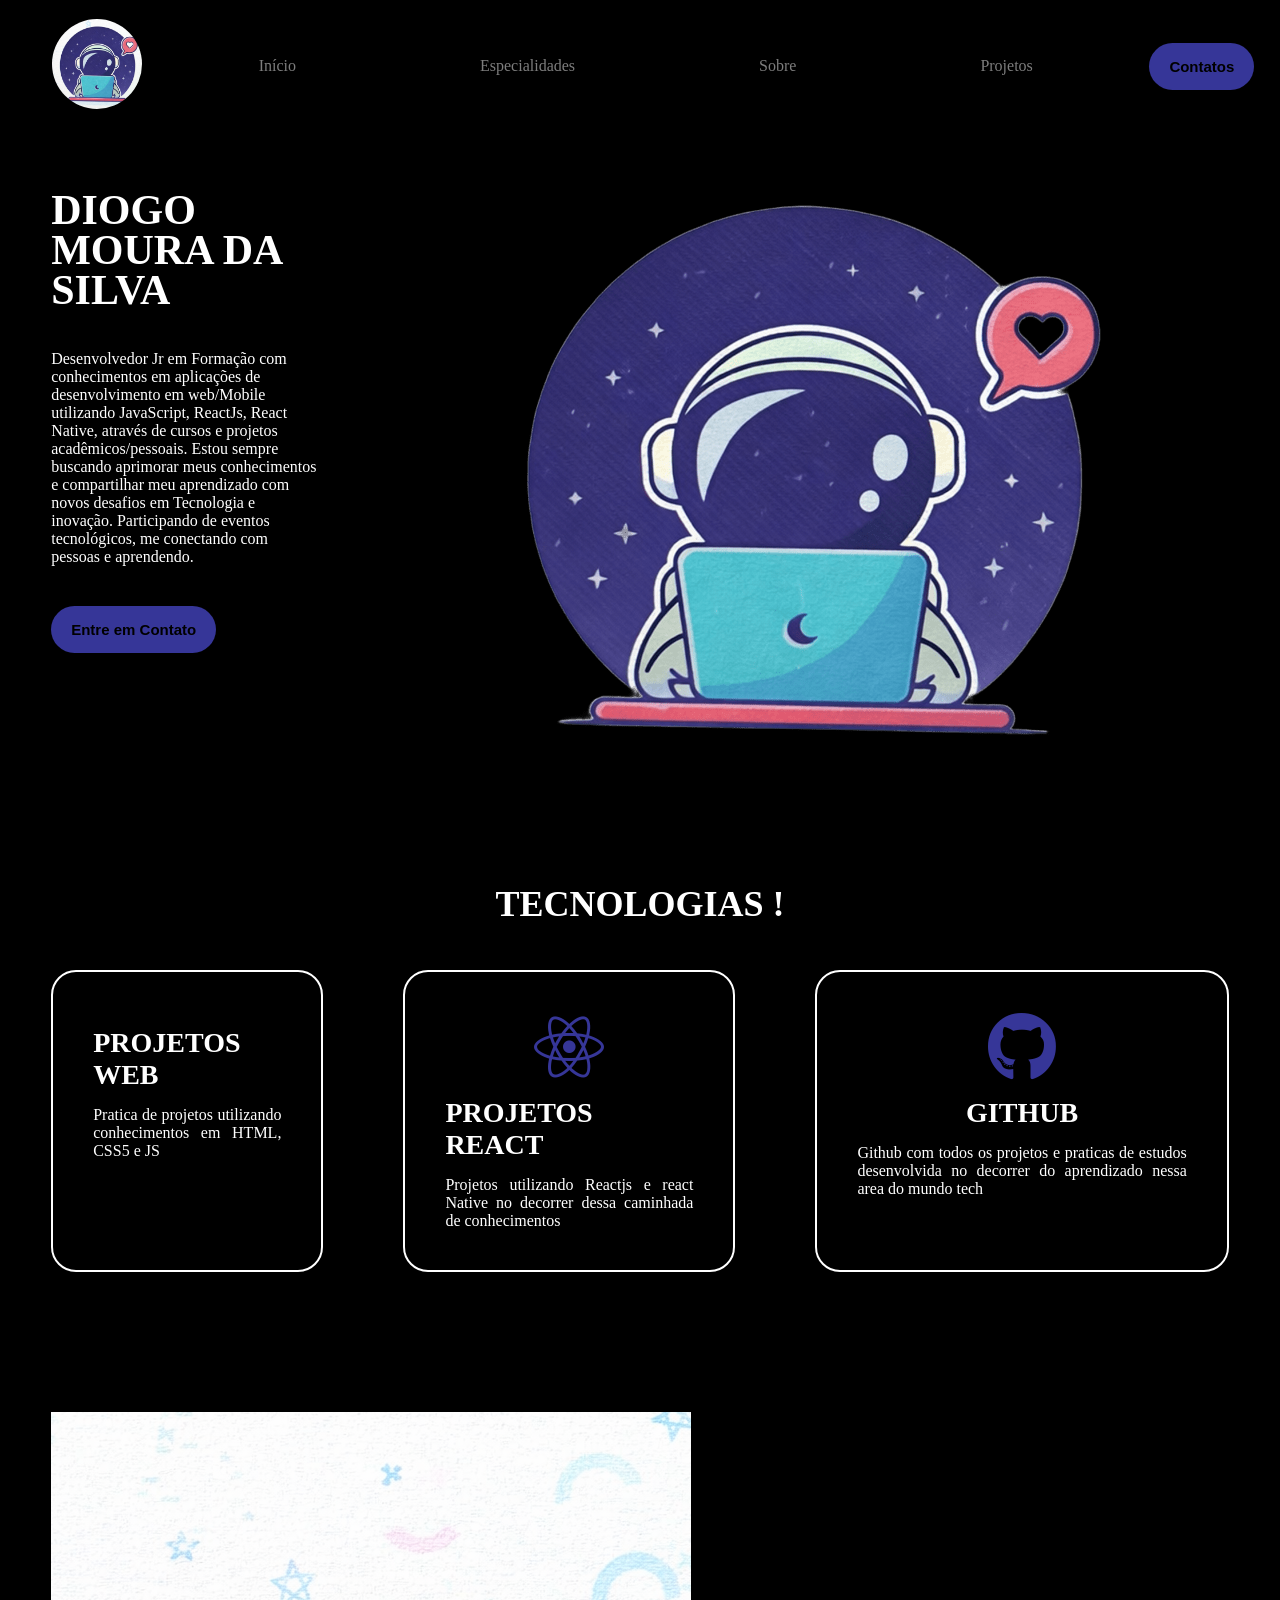
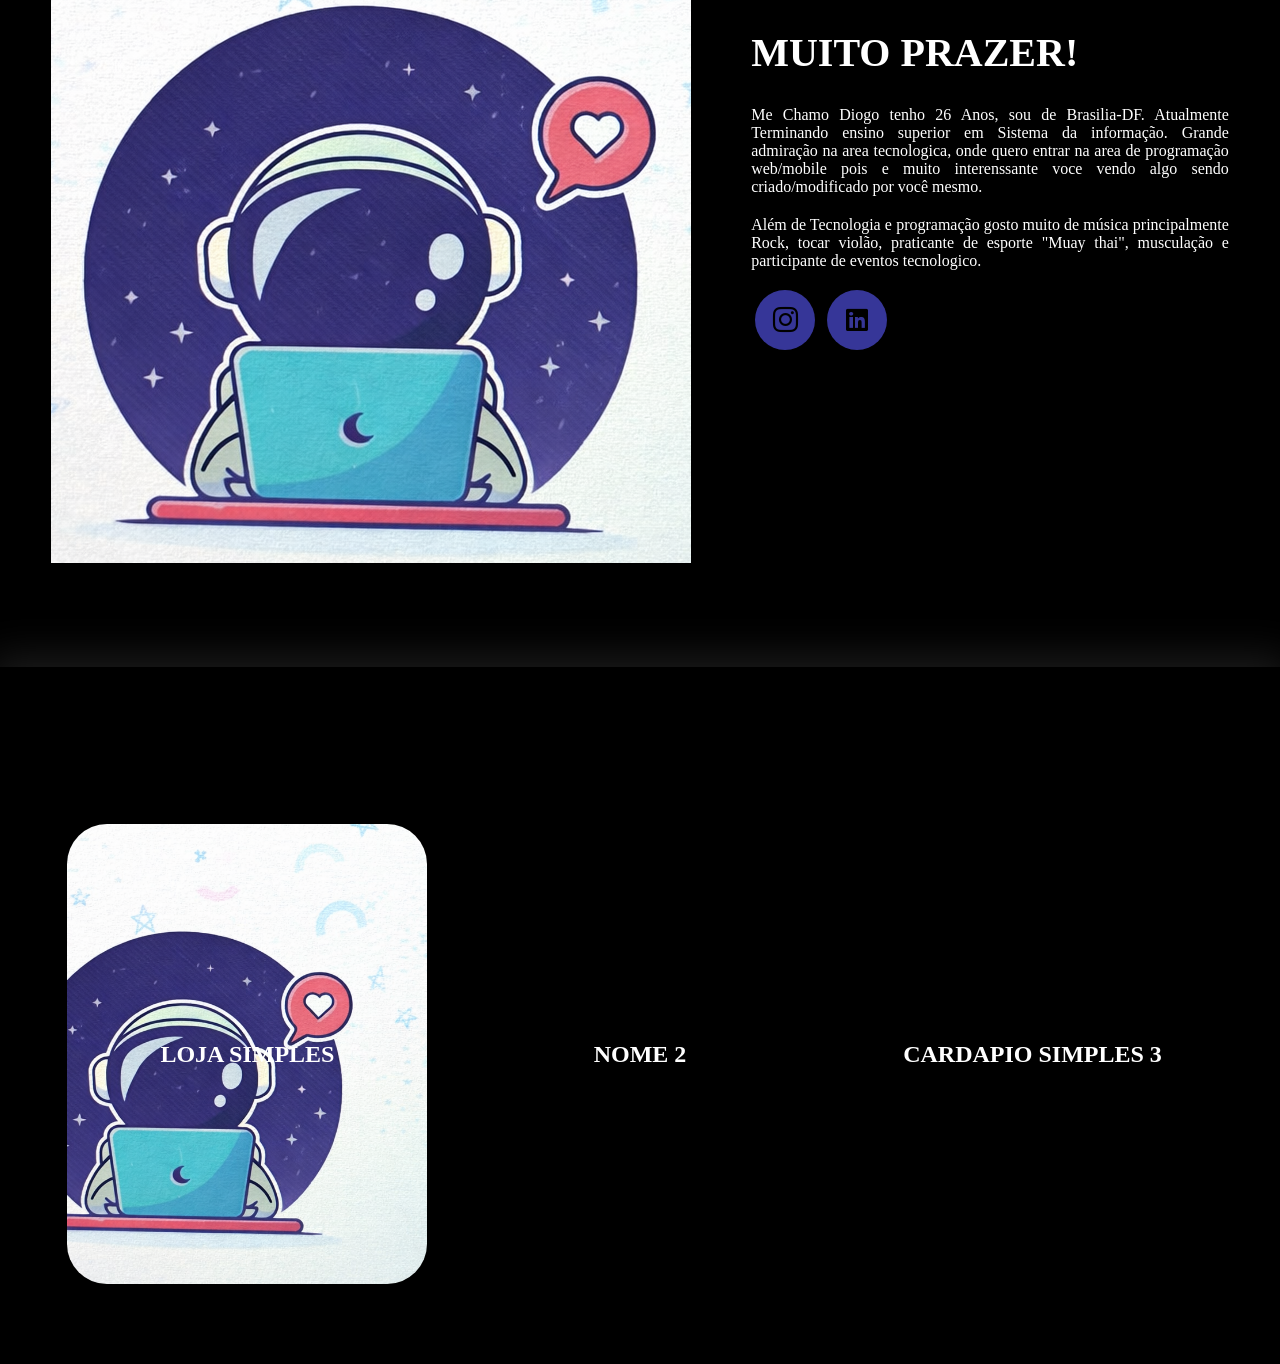
==== index.html @ 2ab6e9f6 "git remote add origin https://github.com/Dih-Astro/PORTIFOLIO-DIOGO.git" ====
<!DOCTYPE html>
<html lang="pt-br">
<head>
    <meta charset="UTF-8">
    <meta name="viewport" content="width=device-width, initial-scale=1.0">
    <link rel="stylesheet" href="https://cdn.jsdelivr.net/npm/bootstrap-icons@1.13.1/font/bootstrap-icons.min.css">

    <link rel="stylesheet" href="//use.fontawesome.com/releases/v5.0.7/css/all.css">

    <!---FAVICON-->
    <link rel="shortcut icon" href="/imagem/semfundo.png" type="image/x-icon">

    <title>DIOGO MOURA</title>
    <link rel="stylesheet" href="style.css">
</head>
<body>

    <header>
        <div class="interface">
            <div class="logo">
                <a href="">
                    <img src="/imagem/semfundo1.png" alt="">
                </a>
            </div>
        </div>

        <nav class="menu-desktop">
            <ul>
                <li><a href="">Início</a></li>
                <li><a href="">Especialidades</a></li>
                <li><a href="">Sobre</a></li>
                <li><a href="https://github.com/Dih-Astro" target="_blank" rel="external">Projetos</a></li>
            </ul>

        </nav>

        <div class="btn-contato">
            <a href="https://wa.me/61998677720">
                <button>Contatos</button>
            </a>
        </div>
    </header>


    <main>
        <section class="topo-do-site">
            <div class="interface">
                <div class="flex">
                    <div class="txt-topo-site">
                        <h1>DIOGO MOURA DA SILVA</h1>
                        <P>Desenvolvedor Jr em Formação com conhecimentos em aplicações de desenvolvimento em web/Mobile utilizando JavaScript, ReactJs, React Native, através de cursos e projetos acadêmicos/pessoais.

                        Estou sempre buscando aprimorar meus conhecimentos e compartilhar meu aprendizado com novos desafios em Tecnologia e inovação. Participando de eventos tecnológicos, me conectando com pessoas e aprendendo.</P>

                        <div class="btn-contato">
                            <a href="https://wa.me/61998677720">
                                <button>Entre em Contato</button>
                            </a>
                        </div>

                    </div>
                    <div class="img-topo-site">
                        <img src="/imagem/semfundo.png" alt="">

                    </div>
                </div>
            </div>

        </section>

        <section class="especialidades">
            <div class="interface">
                <h2 class="titulo"><span>TECNOLOGIAS !</span></h2>
                <div class="flex">
                    <a href="https://github.com/Dih-Astro/projetos-javaScript" target="_blank" rel="external" class="tecnologias">
                        <i class="bi bi-javascript"></i>
                        <h3>PROJETOS WEB</h3>
                        <P>Pratica de projetos utilizando conhecimentos em HTML, CSS5 e JS</P>

                    </a>
                    <a href="" class="tecnologias">
                        <i class="fab fa-react"></i>
                        <h3>PROJETOS REACT </h3>
                        <P>Projetos utilizando Reactjs e react Native no decorrer dessa caminhada de conhecimentos</P>
                    </a>

                    <a href="https://github.com/Dih-Astro" target="_blank" rel="external" class="tecnologias">
                        <i class="fab fa-github"></i>
                        <h3>GITHUB</h3>
                        <p>Github com todos os projetos e praticas de estudos desenvolvida no decorrer do aprendizado nessa area do mundo tech</p>

                    </a>

                    
                   
                </div>
            </div>
        </section>

        <section class="sobre">
            <div class="interface">
                <div class="flex">
                    <div class="img-sobre">
                        <img src="/imagem/imagencerta.png" alt="">
                    </div>
                    <div class="txt-sobre">
                        <h2>MUITO PRAZER!   <span></span></h2>
                        <p>Me Chamo Diogo tenho 26 Anos, sou de Brasilia-DF. Atualmente Terminando ensino superior em Sistema da informação. Grande  admiração na area tecnologica, onde quero entrar na area de programação web/mobile pois e muito interenssante voce vendo algo sendo criado/modificado por você mesmo.</p>
                        <p>Além de Tecnologia e programação gosto muito de música principalmente Rock, tocar violão, praticante de esporte "Muay thai", musculação e participante de eventos tecnologico. </p>

                        <div class="btn-social">
                            <a href="https://www.instagram.com/diiogo._moura/" target="_blank" rel="external"><button>
                                <i class="bi bi-instagram"></i>
                            </button></a>
                            <a href="https://www.linkedin.com/in/diogo-m-4a1353118/" target="_blank" rel="external"><button>
                                <i class="fab fa-linkedin"></i>
                            </button></a>
                            
                        </div>

                    </div>
                </div>
            </div>
        </section>

        <section class="portfolio">
            <div class="interface">

                <h2>MEUS TRABALHOS</h2>
                <div class="flex">  
                    <div class="img-port" style="background-image: url(imagem/ChatGPT\ Image\ 1\ de\ fev.\ de\ 2026\,\ 23_10_30\ \(1\).png);">
                        <div class="overlay">LOJA SIMPLES</div>
                    </div>
                    <div class="img-port" style="background-image: url();">
                        <div class="overlay"> NOME 2</div>
                    </div>
                    <div class="img-port" style="background-image: url();">
                        <div class="overlay">CARDAPIO SIMPLES 3 </div>
                    </div>

                </div>
            </div>
        </section>

    </main>


    
</body>
</html>
---- style.css ----
*{
    margin: 0;
    padding: 0;
    box-sizing: border-box;
}

body{
    background-color: black;

}

.interface{
    max-width: 1280px;
    margin: 0 auto;
}

.flex{
    display: flex;
}

header{
    padding: 20px 2%;
    display: flex;
    align-items: center;
    justify-content: space-between;
    position: fixed;
    top: -1px;
    left: 0;
    width: 100%;
    background-color: black;
    z-index: 999;
    
     
    
}

header > .interface{
    display: flex;
    align-items: center;
    justify-content: space-between;
}

header a {
    color: #7d7d7d;
    text-decoration: none;
    display: inline-block;
    transition: .2s;
}
header a:hover{
    color: #fff;
    transform: scale(1.05);
}

header nav ul {
    list-style-type: none;
}

header nav ul li{
    display: inline-block;
    padding: 0 90px;
}

header .logo img{
    width: 90px;
    height: 90px;
    
    border-radius: 45px;
    

}

header .btn-contato{
    margin-left: auto;
}

 .btn-contato button{
    padding: 15px 20px;
    font-size: 15px;
    font-weight: 600;
    background-color: rgb(54, 54, 152);
    border: 0;
    border-radius: 30px;
    cursor: pointer;
    
}

  button:hover{
    box-shadow: 0px 0px 8px ;
    cursor: pointer;
    transform: scale(1.05);

}

/* ESTILO DO TOPO DO SITE*/
section.topo-do-site{
    padding: 20px 4%;
    



}

section.topo-do-site .flex{
    align-items: center;
    justify-content: center;
    gap: 90px;
    

}

.topo-do-site h1{
    color: #fff;
    font-size: 42px;
    line-height: 40px;

}

.topo-do-site .txt-topo-site p{
    color: #fff;
    margin: 40px 0;
    
}

.topo-do-site .img-topo-site img{
    position: relative;
    animation: flutuar 2s ease-in-out infinite alternate;

}

@keyframes flutuar {
    0%{
        top: 0;
    }
    100%{
        top: 30px;
    }


}

/* TECNOLOGIAS */
section.especialidades{
   padding: 40px 4%; 
   
   
}

section.especialidades .flex{
    gap: 80px;
    text-align: center;
}



h2.titulo{
    color: #fff;
    font-size: 36px;
    text-align: center;
}

.especialidades .tecnologias  {
    
    display: flex;
    align-items: center;
    justify-content: flex-start;
    flex-direction: column;
    text-align: justify;

    color: #fff;
    padding: 40px;
    border-radius: 25px;
    border: 2px solid #fff;
    margin-top: 45px;
    transition: .2s;
    text-decoration: none;



} 




.especialidades .tecnologias:hover{
    transform: scale(1.05);
    box-shadow: 0 0 20px #ffffff78;

}

.especialidades .tecnologias i{
    font-size: 70px;
    color: rgb(54, 54, 152);
    

}
.especialidades .tecnologias h3{
    font-size: 28px;
    margin: 15px 0;

}

/* ESTILO DO SOBRE */

section.sobre{
    padding: 100px 4%;
}

section.sobre .flex{
    align-items: center;
    
    gap: 60px
}
.sobre .txt-sobre{
    color: #fff;

}

.sobre .txt-sobre h2{
    font-size: 40px;
    margin-bottom: 30px;
    
}

.sobre .txt-sobre p{
    margin: 20px 0;
    text-align: justify;
}


.sobre .txt-sobre .btn-social button{
    width: 60px;
    height: 60px;
    border-radius: 50%;
    border: none;
    background-color: rgb(54, 54, 152);
    font-size: 25px;
    cursor: pointer;
    margin: 0 4px;
    transition: .2s;
    

}

section.portfolio {
    padding: 80px 4%;
    box-shadow: 0 0 40px 10px #ffffff1d;
}

section.portfolio .flex{
    justify-content: space-around;
    margin-top: 50px;
    

} 

.img-port{
    width: 360px;
    height: 460px;
    background-size: cover;
    background-position: 100% 0%;
    transition: .5s;
    cursor: pointer;
    border-radius: 40px;
    position: relative;

}
.img-port:hover{
    background-position: 100% 100%;

}

.overlay{
    position: absolute;
    top: 0;
    left: 0;
    width: 100%;
    height: 100%;
    border-radius: 25px;
    display: flex;
    align-items: center;
    justify-content: center;
    font-size: 24px;
    font-weight: 600;
    color: #fff;
    


}

.overlay:hover{
    opacity: 0;
}
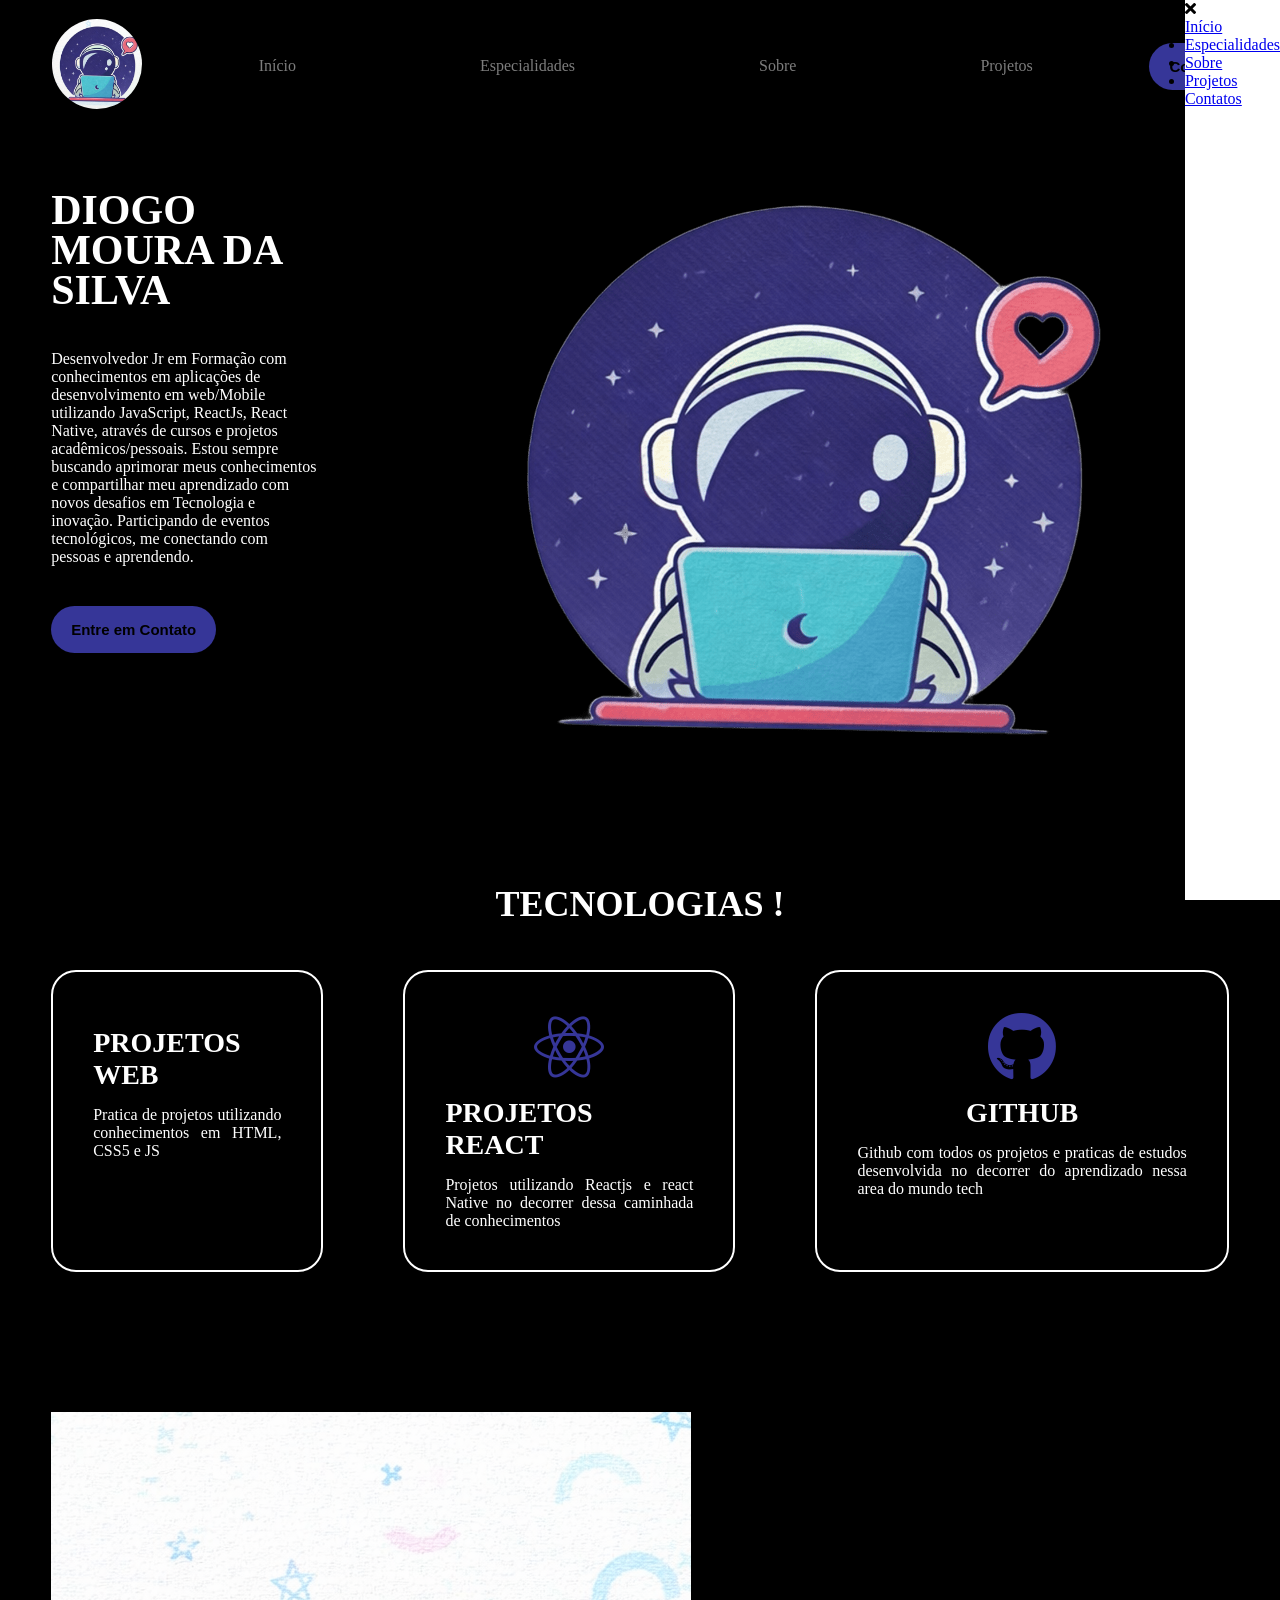
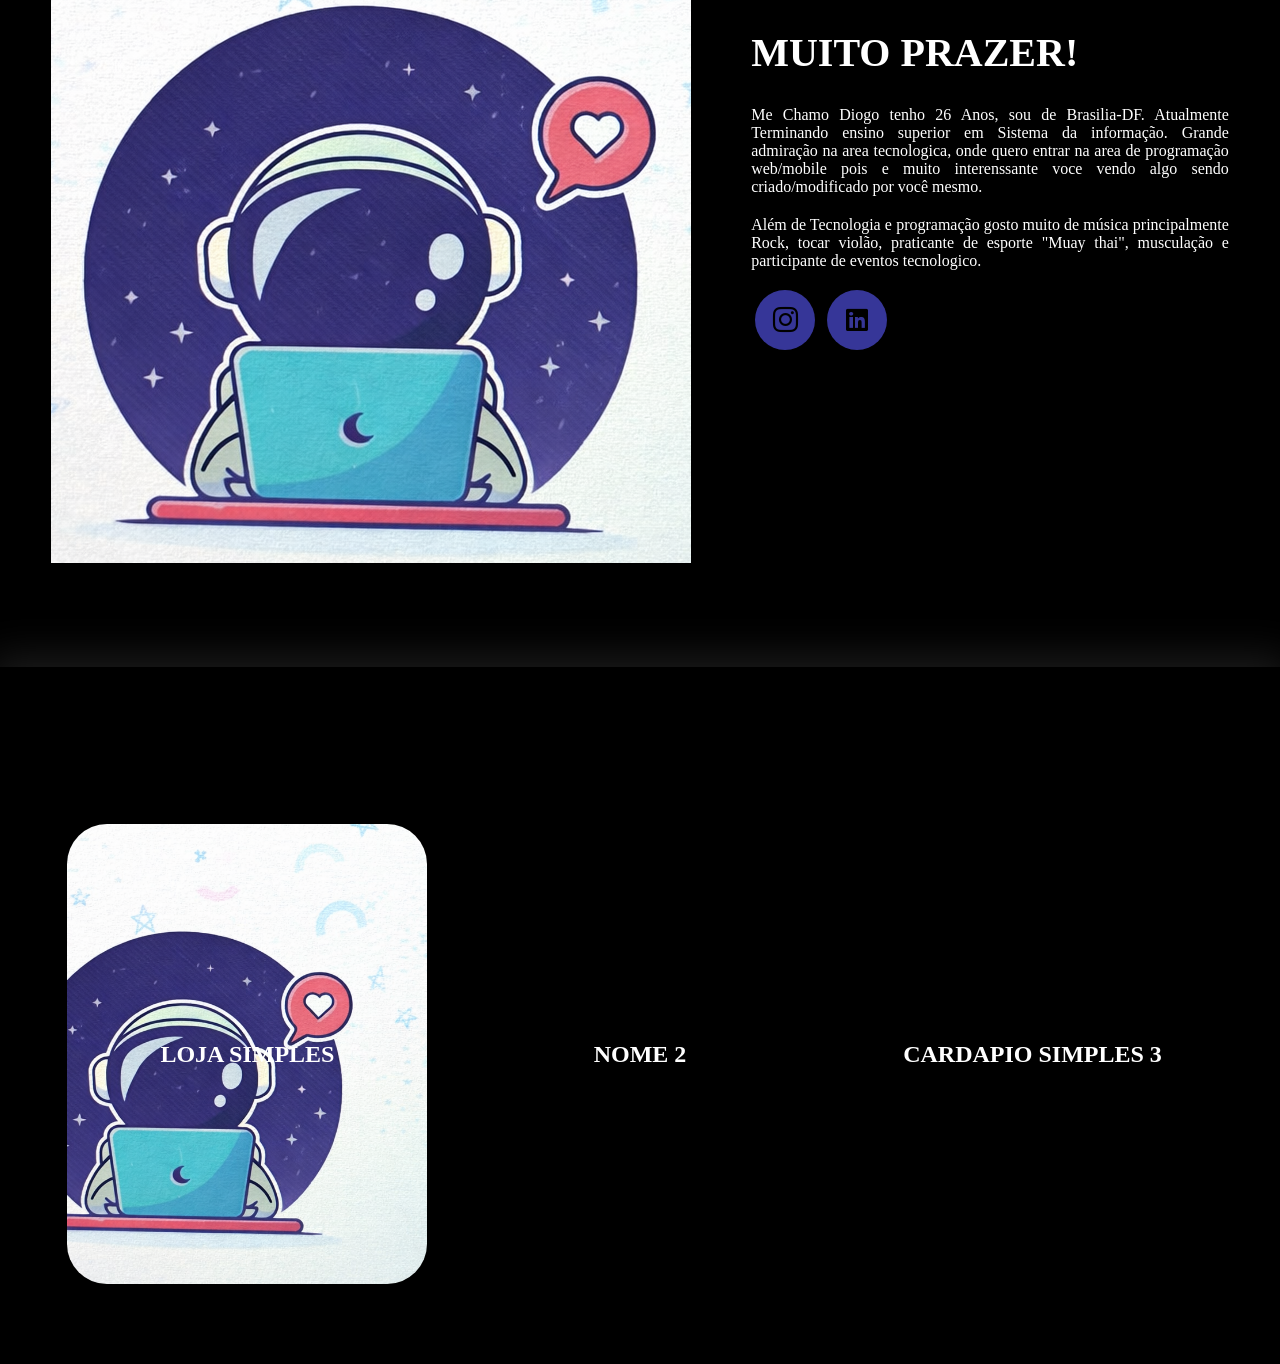
==== commit a7318b93: "Colocação da imagem" ====
--- a/index.html
+++ b/index.html
@@ -8,7 +8,7 @@
     <link rel="stylesheet" href="//use.fontawesome.com/releases/v5.0.7/css/all.css">
 
     <!---FAVICON-->
-    <link rel="shortcut icon" href="/imagem/semfundo.png" type="image/x-icon">
+    <link rel="shortcut icon" href="imagem/semfundo.png" type="image/x-icon">
 
     <title>DIOGO MOURA</title>
     <link rel="stylesheet" href="style.css">
@@ -18,17 +18,17 @@
     <header>
         <div class="interface">
             <div class="logo">
-                <a href="">
-                    <img src="/imagem/semfundo1.png" alt="">
+                <a href="#inicio">
+                    <img src="imagem/semfundo1.png" alt="Logo Diogo Moura">
                 </a>
             </div>
         </div>
 
         <nav class="menu-desktop">
             <ul>
-                <li><a href="">Início</a></li>
-                <li><a href="">Especialidades</a></li>
-                <li><a href="">Sobre</a></li>
+                <li><a href="#inicio">Início</a></li>
+                <li><a href="#especialidades">Especialidades</a></li>
+                <li><a href="#sobre">Sobre</a></li>
                 <li><a href="https://github.com/Dih-Astro" target="_blank" rel="external">Projetos</a></li>
             </ul>
 
@@ -53,20 +53,36 @@
                         Estou sempre buscando aprimorar meus conhecimentos e compartilhar meu aprendizado com novos desafios em Tecnologia e inovação. Participando de eventos tecnológicos, me conectando com pessoas e aprendendo.</P>
 
                         <div class="btn-contato">
-                            <a href="https://wa.me/61998677720">
+                            <a href="https://wa.me/61998677720" target="_blank" rel="external">
                                 <button>Entre em Contato</button>
                             </a>
                         </div>
 
                     </div>
                     <div class="img-topo-site">
-                        <img src="/imagem/semfundo.png" alt="">
+                        <img src="imagem/semfundo.png" alt="Foto de Diogo Moura">
 
                     </div>
                 </div>
             </div>
 
         </section>
+
+        <div class="menu-mobile">
+            <div class="btn-fechar">
+                <i class="fas fa-times"></i>
+            </div>
+            <nav>
+                <ul>
+                    <li><a href="#inicio">Início</a></li>
+                    <li><a href="#especialidades">Especialidades</a></li>
+                    <li><a href="#sobre">Sobre</a></li>
+                    <li><a href="https://github.com/Dih-Astro" target="_blank" rel="external">Projetos</a></li>
+                    <li><a href="https://wa.me/61998677720" target="_blank" rel="external">Contatos</a></li>
+                </ul>
+
+            </nav>
+        </div>
 
         <section class="especialidades">
             <div class="interface">
@@ -101,7 +117,7 @@
             <div class="interface">
                 <div class="flex">
                     <div class="img-sobre">
-                        <img src="/imagem/imagencerta.png" alt="">
+                        <img src="imagem/imagencerta.png" alt="Foto de Diogo Moura">
                     </div>
                     <div class="txt-sobre">
                         <h2>MUITO PRAZER!   <span></span></h2>
--- a/style.css
+++ b/style.css
@@ -291,9 +291,116 @@
     opacity: 0;
 }
 
-
-
-
-
-
-
+/* menu mobile */
+
+.menu-mobile{
+    background-color: #fff;
+    height: 100vh;
+    position: fixed;
+    top: 0;
+    right: 0;
+    z-index: 999;
+}
+
+
+
+/* media querys*/
+
+@media screen and (max-width: 1020px) {
+    /* classes gerais*/
+    .topo-do-site.flex {
+        flex-direction: column-reverse;
+
+    }
+    .flex{
+        flex-direction: column;
+    }
+    
+    /* cabeça do site*/
+    .menu-desktop, .btn-contato{
+        display: none;
+
+    }
+
+    /* topo do site*/
+
+    section.topo-do-site{
+    padding: 20px 8%;
+    
+    }
+
+    section.topo-do-site .flex{
+    gap: 40px;
+    }
+    
+    .topo-do-site h1{
+        font-size: 30px;
+        
+    }
+
+    .topo-do-site .img-topo-site img{
+        width: 100%;
+    }
+
+    /* Especialidades*/
+
+
+    section.especialidades{
+   padding: 40px 8%; 
+   
+    }
+
+    h2.titulo{
+        font-size: 33px;
+        line-height: 30px;
+    }
+
+    section.sobre{
+    padding: 80px 8%;
+    }
+
+    .sobre .txt-sobre h2{
+        font-size: 33px;
+        line-height: 30px;
+        text-align: center;
+    
+    }
+
+    .btn-social {
+        text-align: center;
+
+    }
+
+    .img-sobre img{
+        width: 100%;
+
+
+    }
+
+    /* portfolio*/
+
+    section.portfolio {
+    padding: 80px 8%;
+    }
+
+    .img-port{
+        width: 100%;
+        max-width: 360px;
+        margin: 0 auto;
+
+    }
+
+    section.portfolio .flex {
+        gap: 60px;
+    }
+    
+
+
+
+
+/* 6 min*/  
+
+}
+
+
+
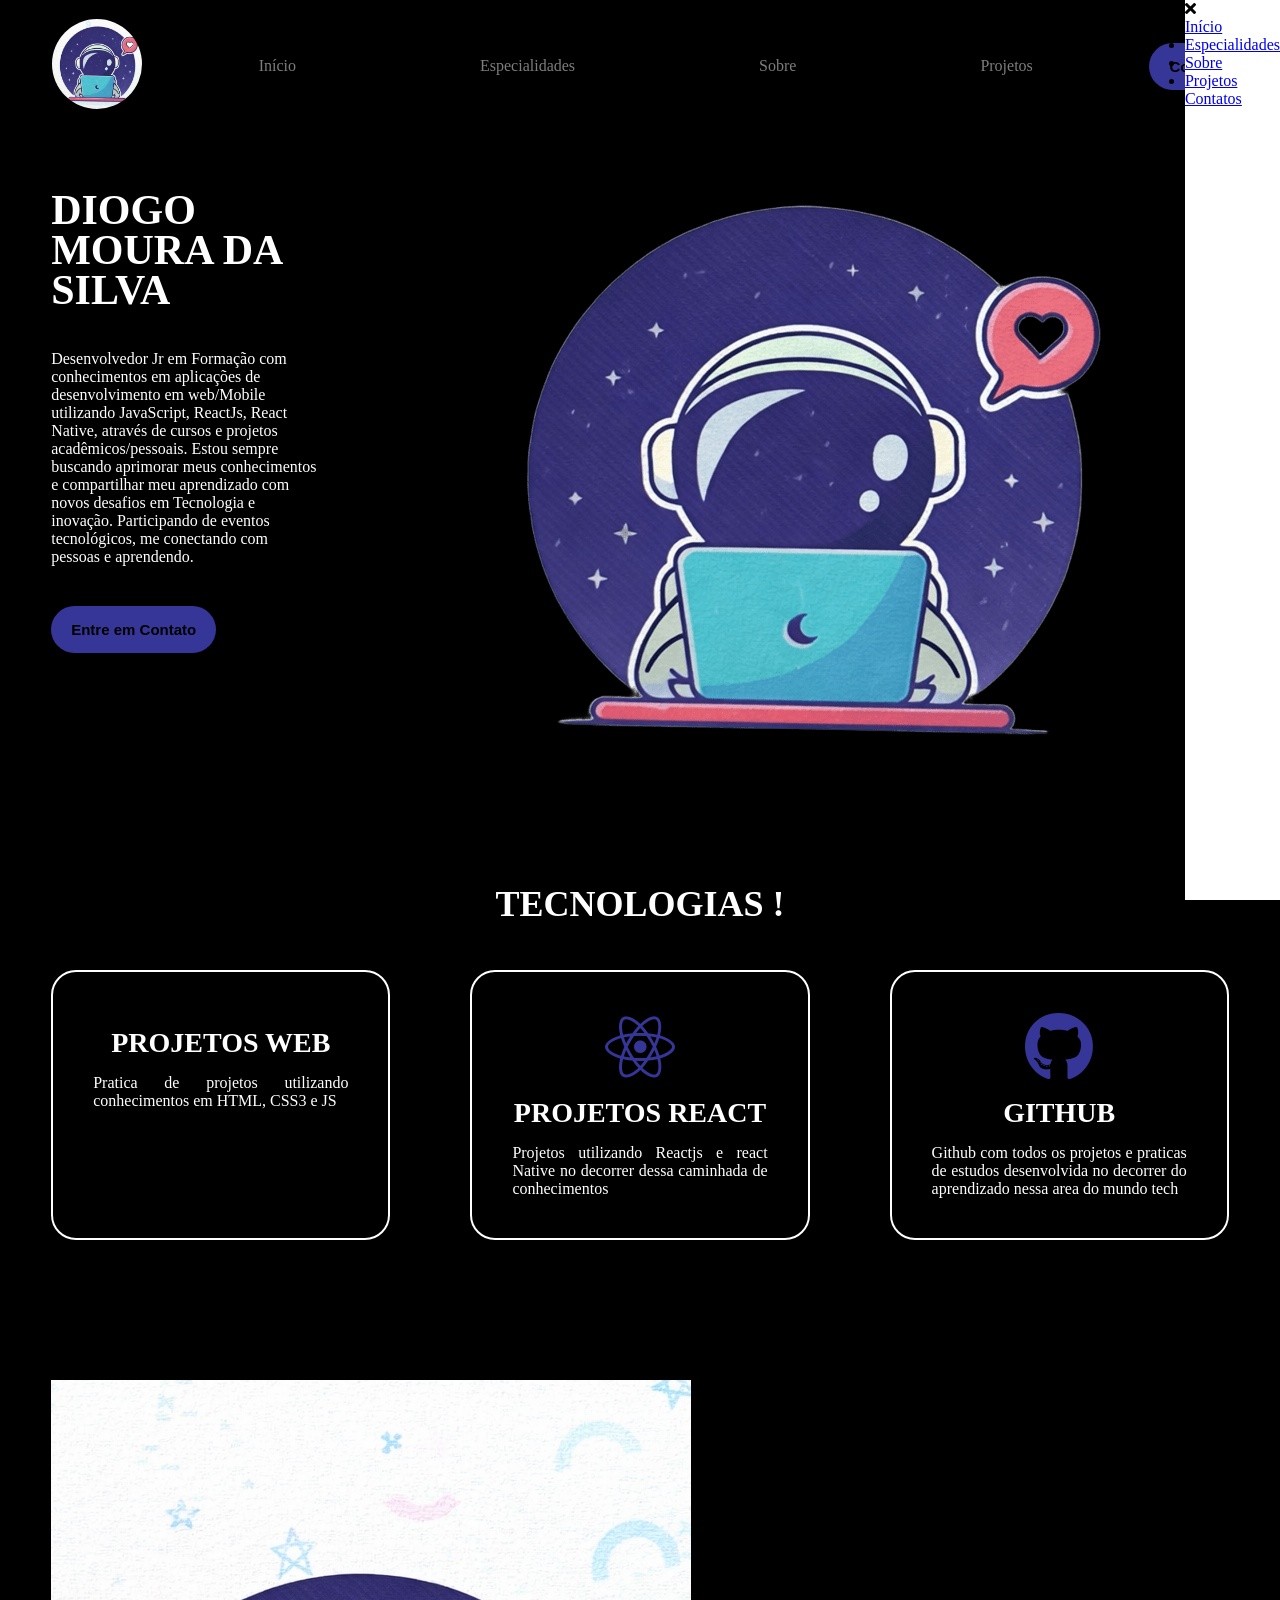
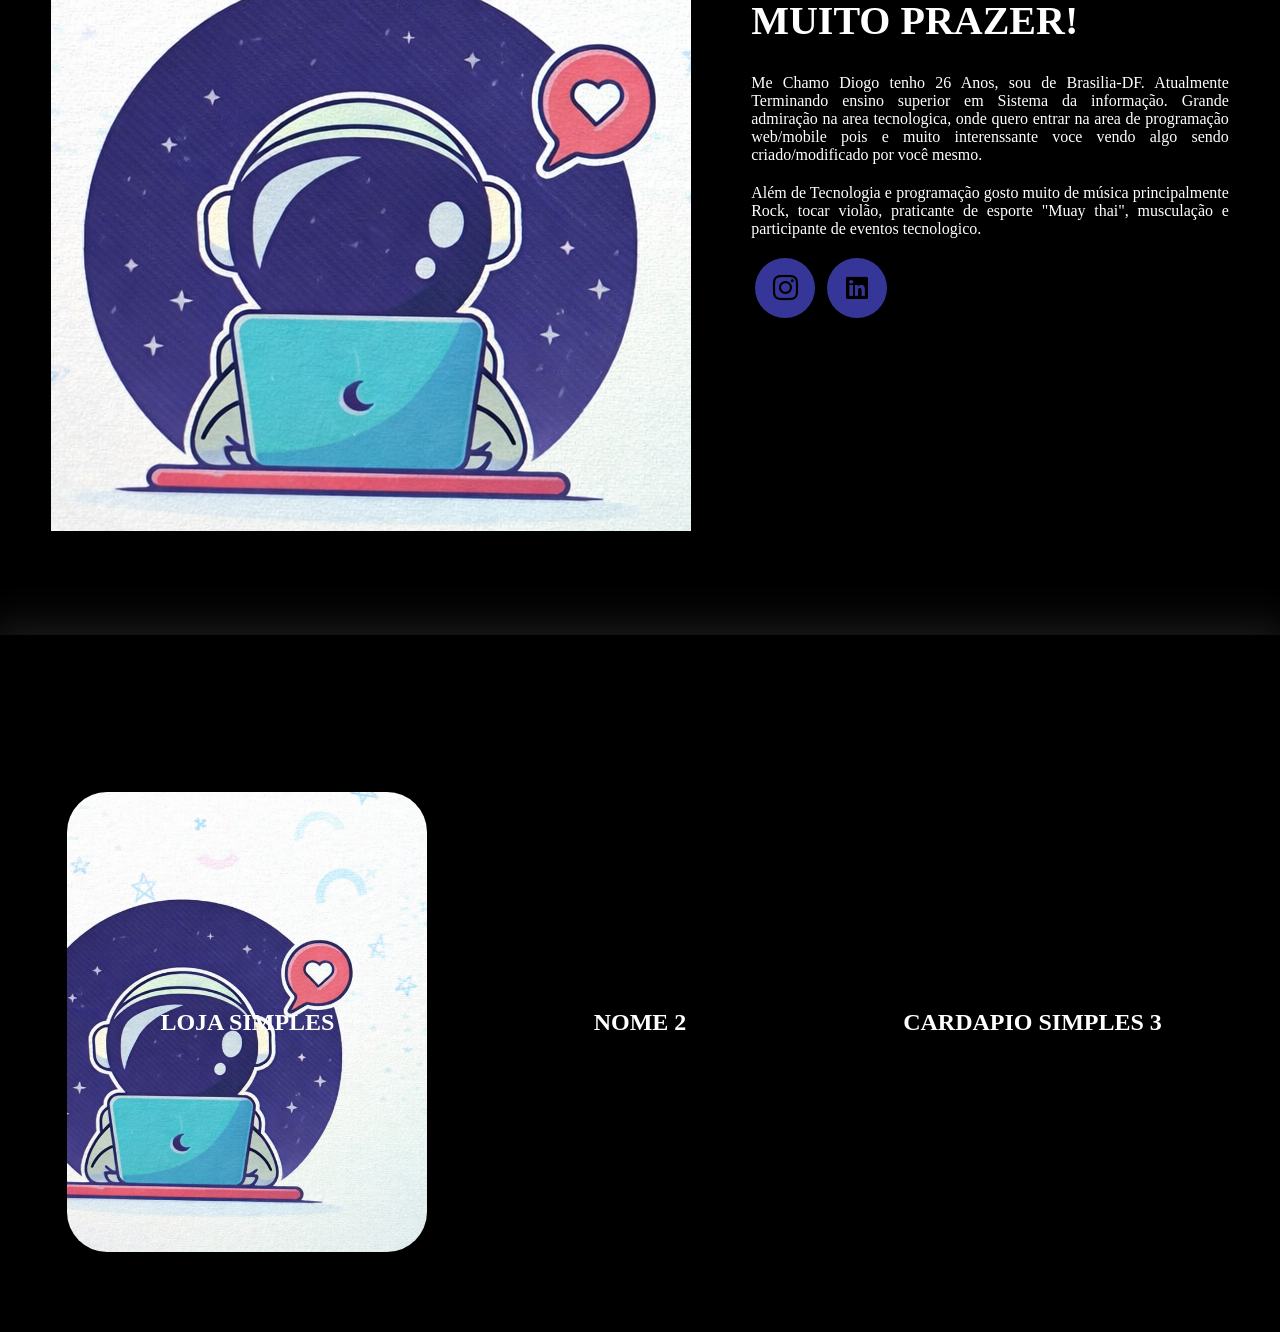
==== commit 01165715: "atualizar" ====
--- a/index.html
+++ b/index.html
@@ -91,7 +91,7 @@
                     <a href="https://github.com/Dih-Astro/projetos-javaScript" target="_blank" rel="external" class="tecnologias">
                         <i class="bi bi-javascript"></i>
                         <h3>PROJETOS WEB</h3>
-                        <P>Pratica de projetos utilizando conhecimentos em HTML, CSS5 e JS</P>
+                        <P>Pratica de projetos utilizando conhecimentos em HTML, CSS3 e JS</P>
 
                     </a>
                     <a href="" class="tecnologias">
--- a/style.css
+++ b/style.css
@@ -173,7 +173,7 @@
     margin-top: 45px;
     transition: .2s;
     text-decoration: none;
-
+    flex: 1;
 
 
 } 
@@ -401,6 +401,3 @@
 /* 6 min*/  
 
 }
-
-
-
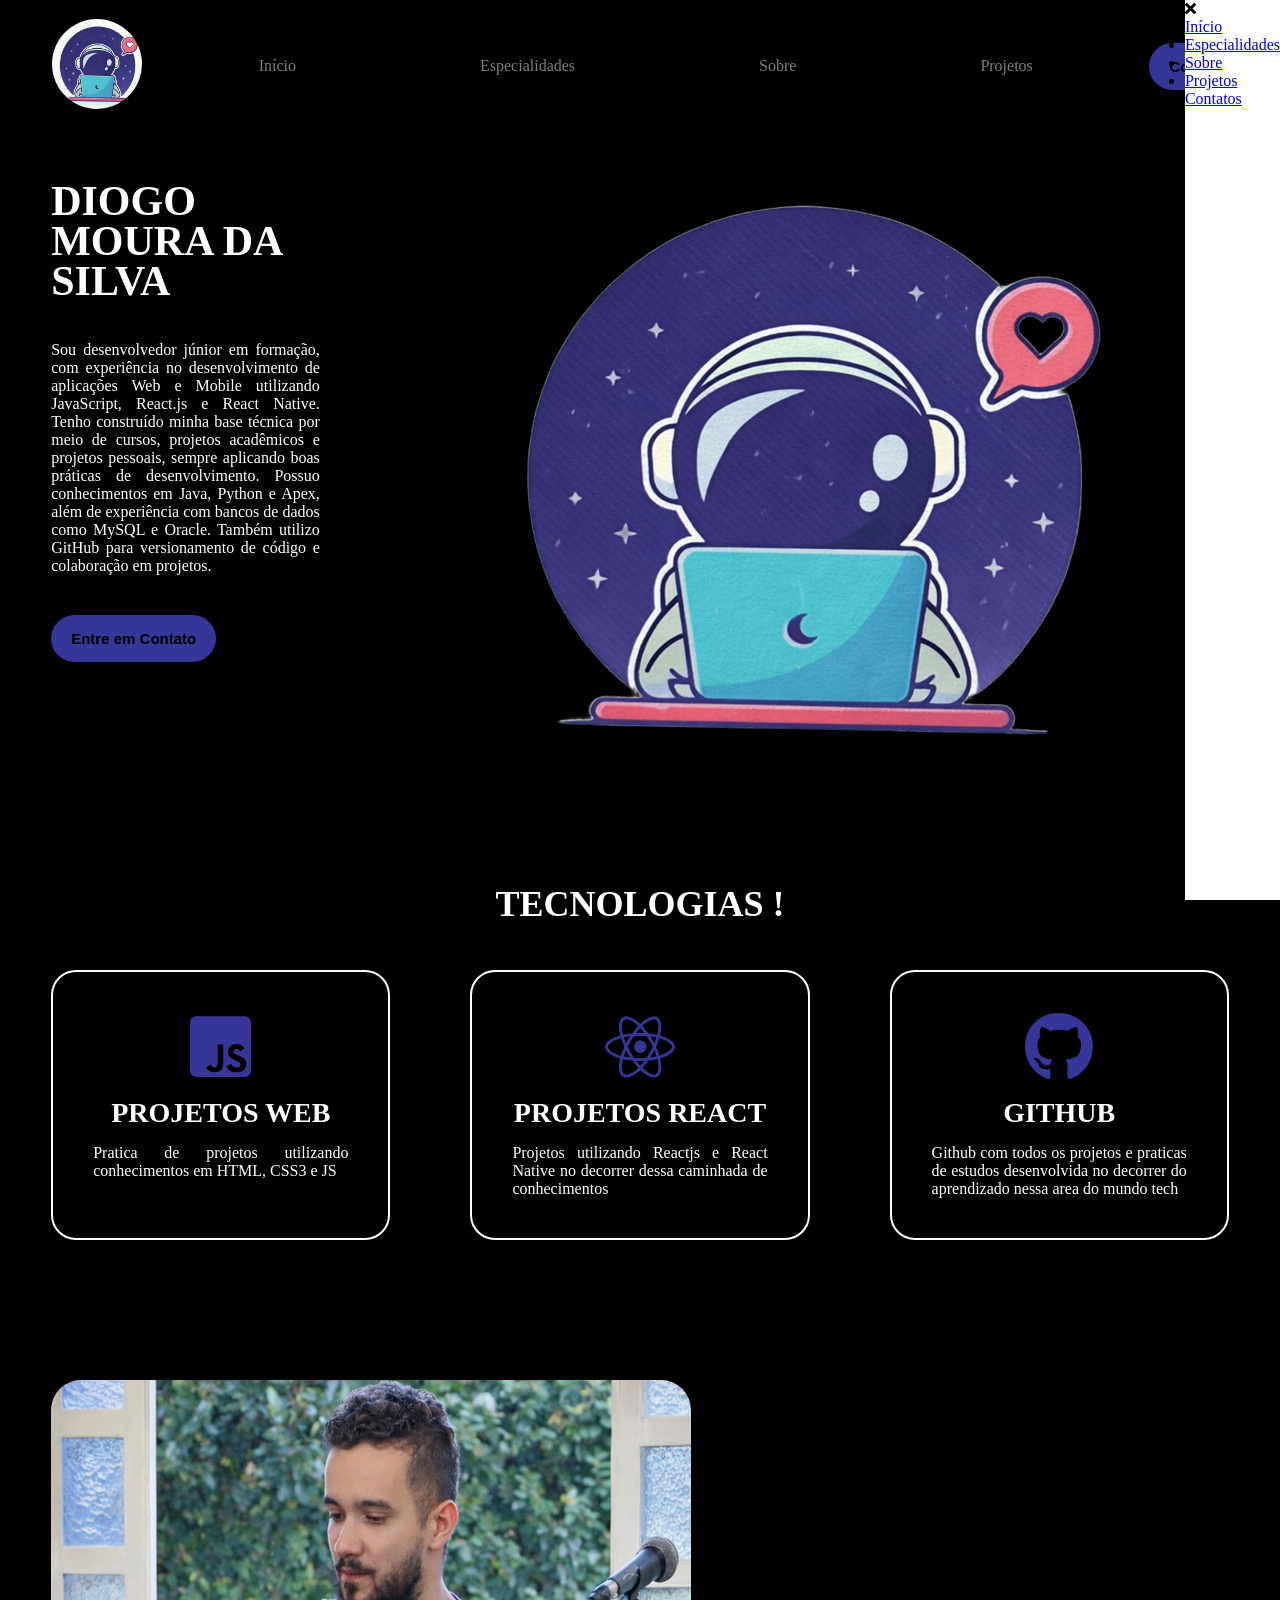
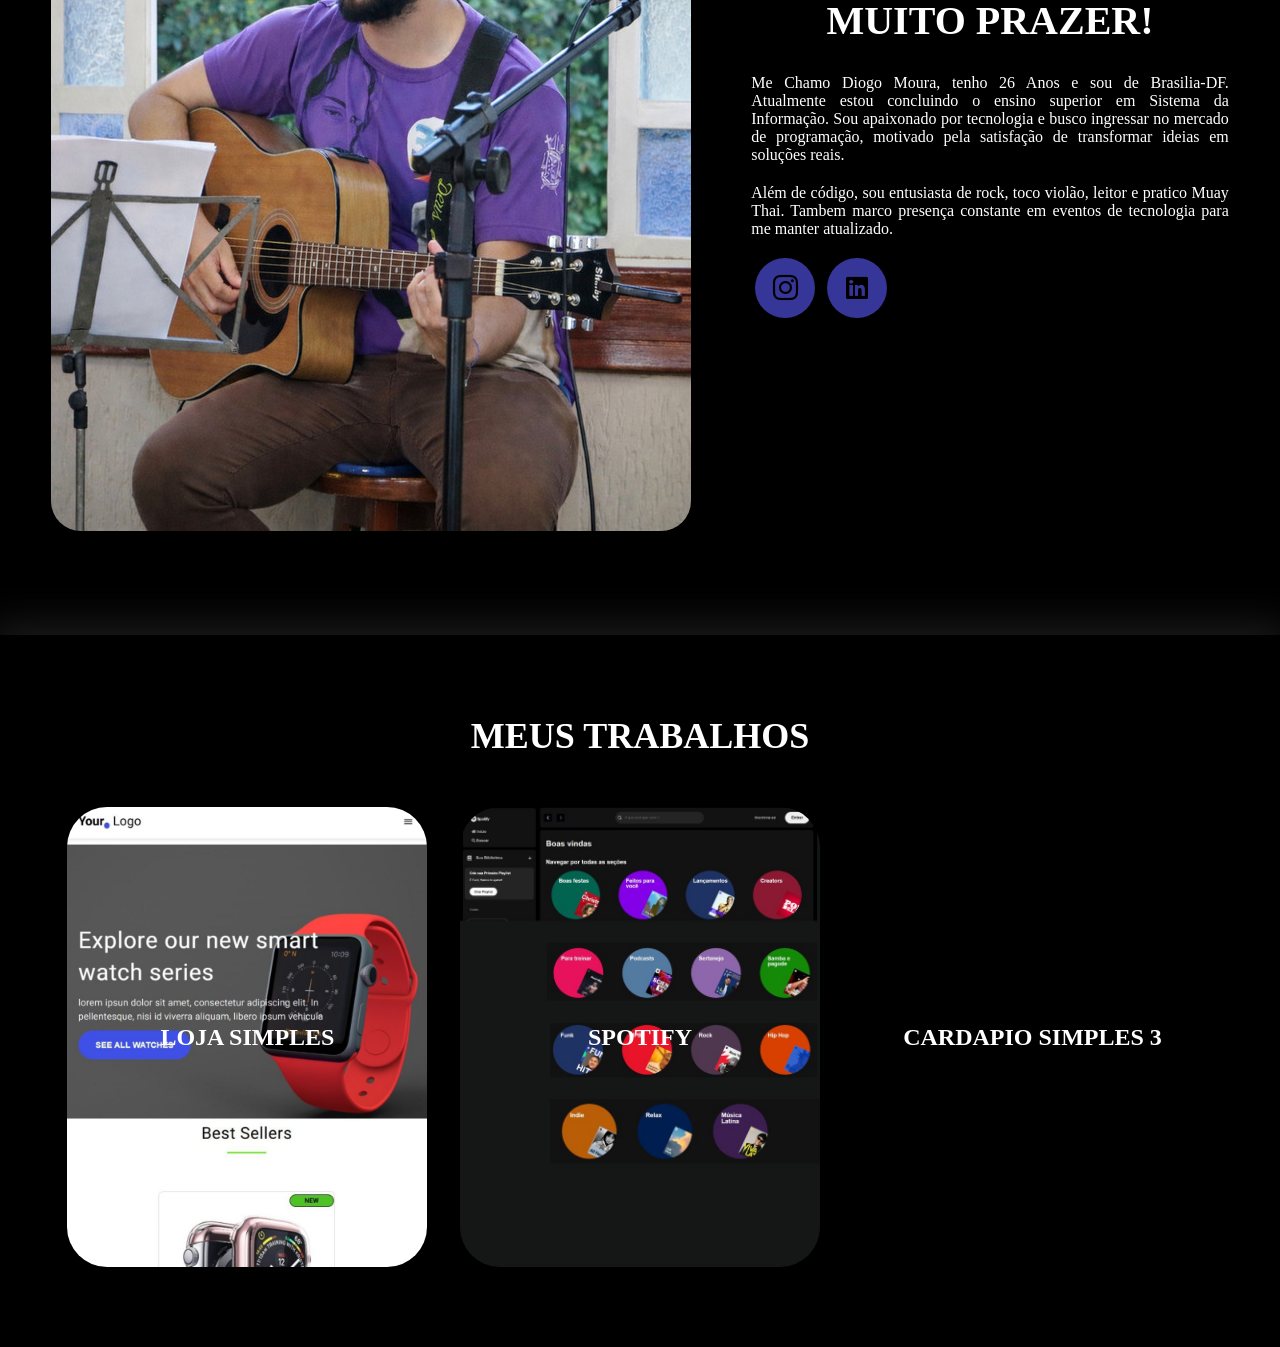
==== commit e64f0adb: "segundo" ====
--- a/index.html
+++ b/index.html
@@ -48,9 +48,12 @@
                 <div class="flex">
                     <div class="txt-topo-site">
                         <h1>DIOGO MOURA DA SILVA</h1>
-                        <P>Desenvolvedor Jr em Formação com conhecimentos em aplicações de desenvolvimento em web/Mobile utilizando JavaScript, ReactJs, React Native, através de cursos e projetos acadêmicos/pessoais.
+                        <P>Sou desenvolvedor júnior em formação, com experiência no desenvolvimento de aplicações Web e Mobile utilizando JavaScript, React.js e React Native. Tenho construído minha base técnica por meio de cursos, projetos acadêmicos e projetos pessoais, sempre aplicando boas práticas de desenvolvimento.
 
-                        Estou sempre buscando aprimorar meus conhecimentos e compartilhar meu aprendizado com novos desafios em Tecnologia e inovação. Participando de eventos tecnológicos, me conectando com pessoas e aprendendo.</P>
+                            Possuo conhecimentos em Java, Python e Apex, além de experiência com bancos de dados como MySQL e Oracle. Também utilizo GitHub para versionamento de código e colaboração em projetos.
+
+                            
+                        </P>
 
                         <div class="btn-contato">
                             <a href="https://wa.me/61998677720" target="_blank" rel="external">
@@ -89,7 +92,7 @@
                 <h2 class="titulo"><span>TECNOLOGIAS !</span></h2>
                 <div class="flex">
                     <a href="https://github.com/Dih-Astro/projetos-javaScript" target="_blank" rel="external" class="tecnologias">
-                        <i class="bi bi-javascript"></i>
+                        <i class="fab fa-js-square"></i>
                         <h3>PROJETOS WEB</h3>
                         <P>Pratica de projetos utilizando conhecimentos em HTML, CSS3 e JS</P>
 
@@ -97,7 +100,7 @@
                     <a href="" class="tecnologias">
                         <i class="fab fa-react"></i>
                         <h3>PROJETOS REACT </h3>
-                        <P>Projetos utilizando Reactjs e react Native no decorrer dessa caminhada de conhecimentos</P>
+                        <P>Projetos utilizando Reactjs e React Native no decorrer dessa caminhada de conhecimentos</P>
                     </a>
 
                     <a href="https://github.com/Dih-Astro" target="_blank" rel="external" class="tecnologias">
@@ -117,12 +120,12 @@
             <div class="interface">
                 <div class="flex">
                     <div class="img-sobre">
-                        <img src="imagem/imagencerta.png" alt="Foto de Diogo Moura">
+                        <img src="imagem/Eu2026.jpg" alt="Foto de Diogo Moura">
                     </div>
                     <div class="txt-sobre">
-                        <h2>MUITO PRAZER!   <span></span></h2>
-                        <p>Me Chamo Diogo tenho 26 Anos, sou de Brasilia-DF. Atualmente Terminando ensino superior em Sistema da informação. Grande  admiração na area tecnologica, onde quero entrar na area de programação web/mobile pois e muito interenssante voce vendo algo sendo criado/modificado por você mesmo.</p>
-                        <p>Além de Tecnologia e programação gosto muito de música principalmente Rock, tocar violão, praticante de esporte "Muay thai", musculação e participante de eventos tecnologico. </p>
+                        <h2 class="titulo">MUITO PRAZER!   <span></span></h2>
+                        <p>Me Chamo Diogo Moura, tenho 26 Anos e sou de Brasilia-DF. Atualmente estou concluindo o ensino superior em Sistema da Informação. Sou apaixonado por tecnologia e busco ingressar no mercado de programação, motivado pela satisfação de transformar ideias em soluções reais.</p>
+                        <p>Além de código, sou entusiasta de rock, toco violão, leitor e pratico  Muay Thai. Tambem marco presença constante em eventos de tecnologia para me manter atualizado. </p>
 
                         <div class="btn-social">
                             <a href="https://www.instagram.com/diiogo._moura/" target="_blank" rel="external"><button>
@@ -142,13 +145,15 @@
         <section class="portfolio">
             <div class="interface">
 
-                <h2>MEUS TRABALHOS</h2>
+                <h2 class="titulo">MEUS TRABALHOS</h2>
                 <div class="flex">  
-                    <div class="img-port" style="background-image: url(imagem/ChatGPT\ Image\ 1\ de\ fev.\ de\ 2026\,\ 23_10_30\ \(1\).png);">
-                        <div class="overlay">LOJA SIMPLES</div>
-                    </div>
-                    <div class="img-port" style="background-image: url();">
-                        <div class="overlay"> NOME 2</div>
+                    <a href="https://dih-astro.github.io/HTML-Project-01/" target="_blank" rel="external">
+                        <div class="img-port" style="background-image: url(imagem/Design\ sem\ nome.jpg);">
+                            <div class="overlay">LOJA SIMPLES</div>
+                        </div>
+                    </a>
+                    <div class="img-port" style="background-image: url(imagem/spotify.jpg);">
+                        <div class="overlay"> SPOTIFY </div>
                     </div>
                     <div class="img-port" style="background-image: url();">
                         <div class="overlay">CARDAPIO SIMPLES 3 </div>
--- a/style.css
+++ b/style.css
@@ -118,6 +118,7 @@
 .topo-do-site .txt-topo-site p{
     color: #fff;
     margin: 40px 0;
+    text-align: justify;
     
 }
 
@@ -182,23 +183,32 @@
 
 
 .especialidades .tecnologias:hover{
-    transform: scale(1.05);
-    box-shadow: 0 0 20px #ffffff78;
+    transform: scale(1.05); 
+    box-shadow: 0 0 20px #ffffff78; 
 
 }
 
 .especialidades .tecnologias i{
     font-size: 70px;
     color: rgb(54, 54, 152);
-    
-
-}
+    transition: transform .5s ease-in-out; /* Adiciona transição suave para a rotação */
+    
+
+}
+
+
+.especialidades .tecnologias:hover i{
+     transform: rotate(360deg) ;/* Gira o ícone em 360 graus no hover */
+}
+
 .especialidades .tecnologias h3{
     font-size: 28px;
     margin: 15px 0;
 
 }
 
+
+
 /* ESTILO DO SOBRE */
 
 section.sobre{
@@ -210,6 +220,10 @@
     
     gap: 60px
 }
+.img-sobre img{
+    border-radius: 30px;
+}
+
 .sobre .txt-sobre{
     color: #fff;
 
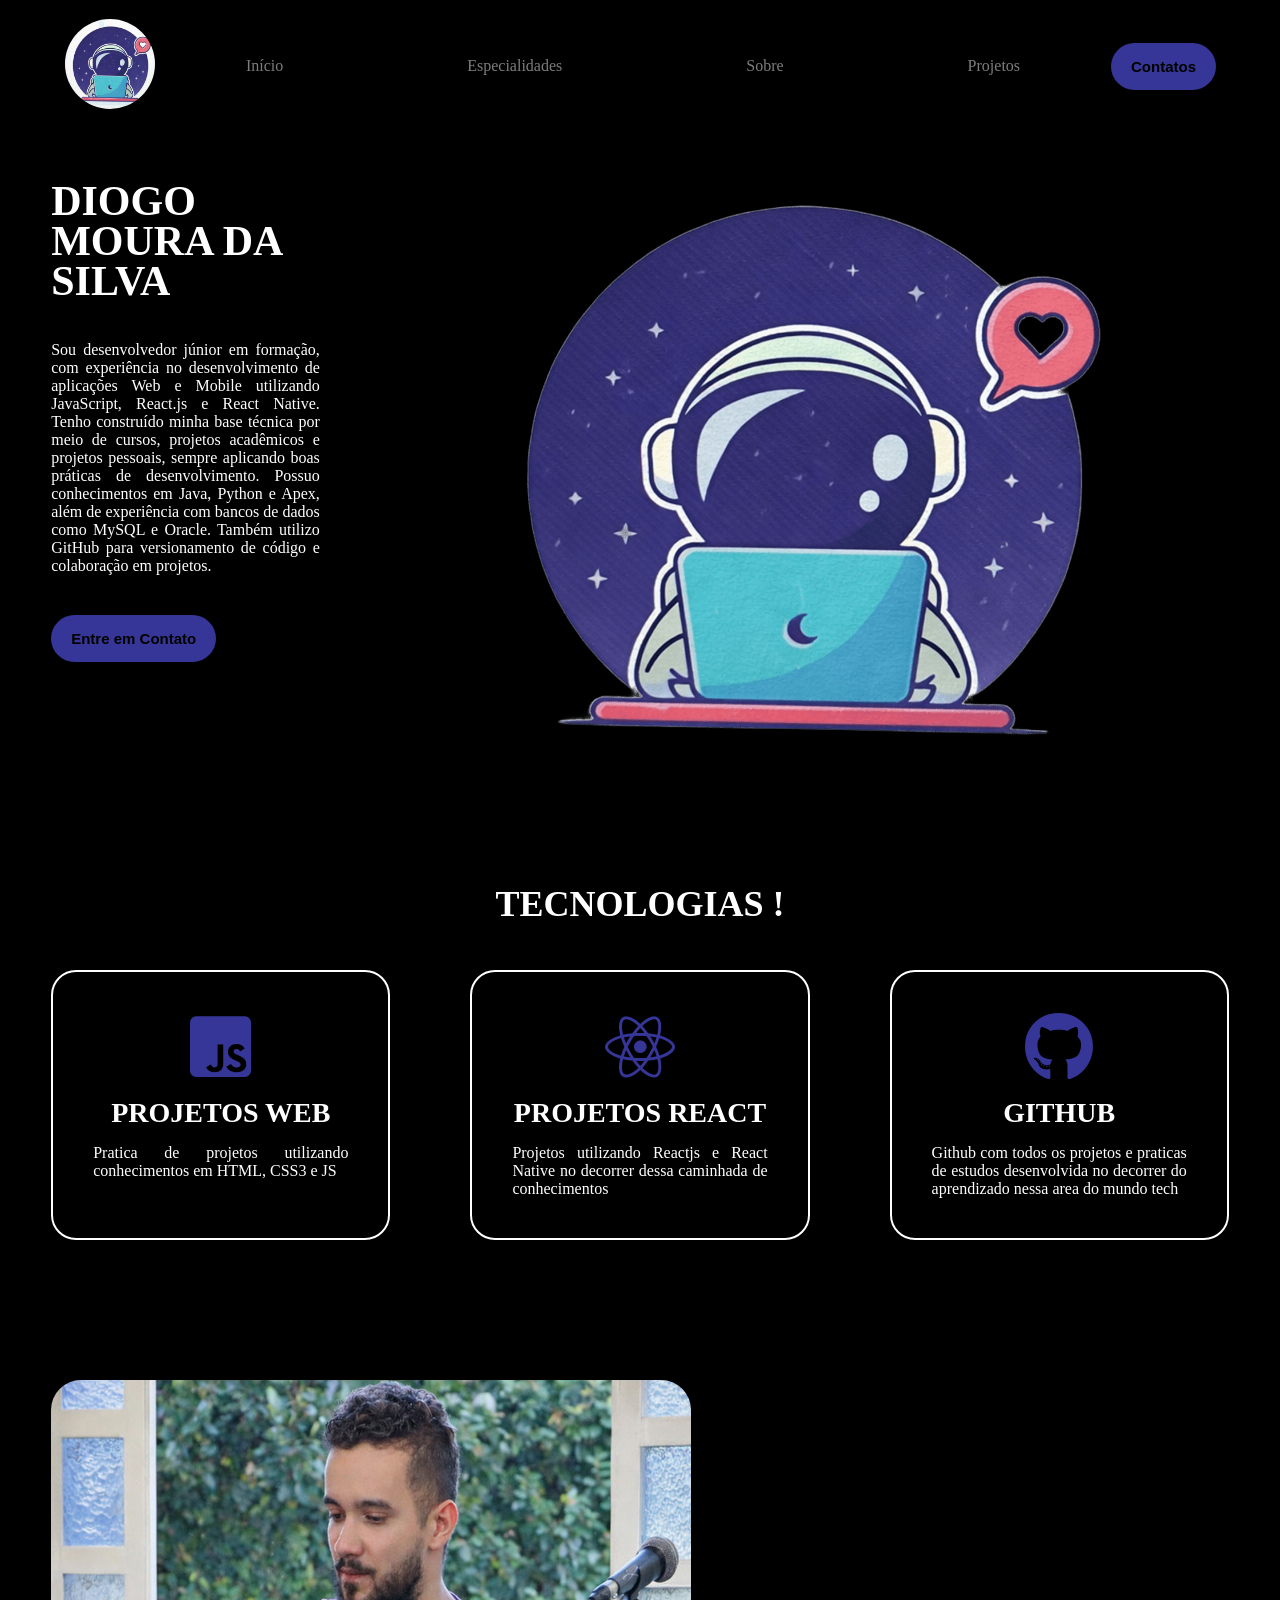
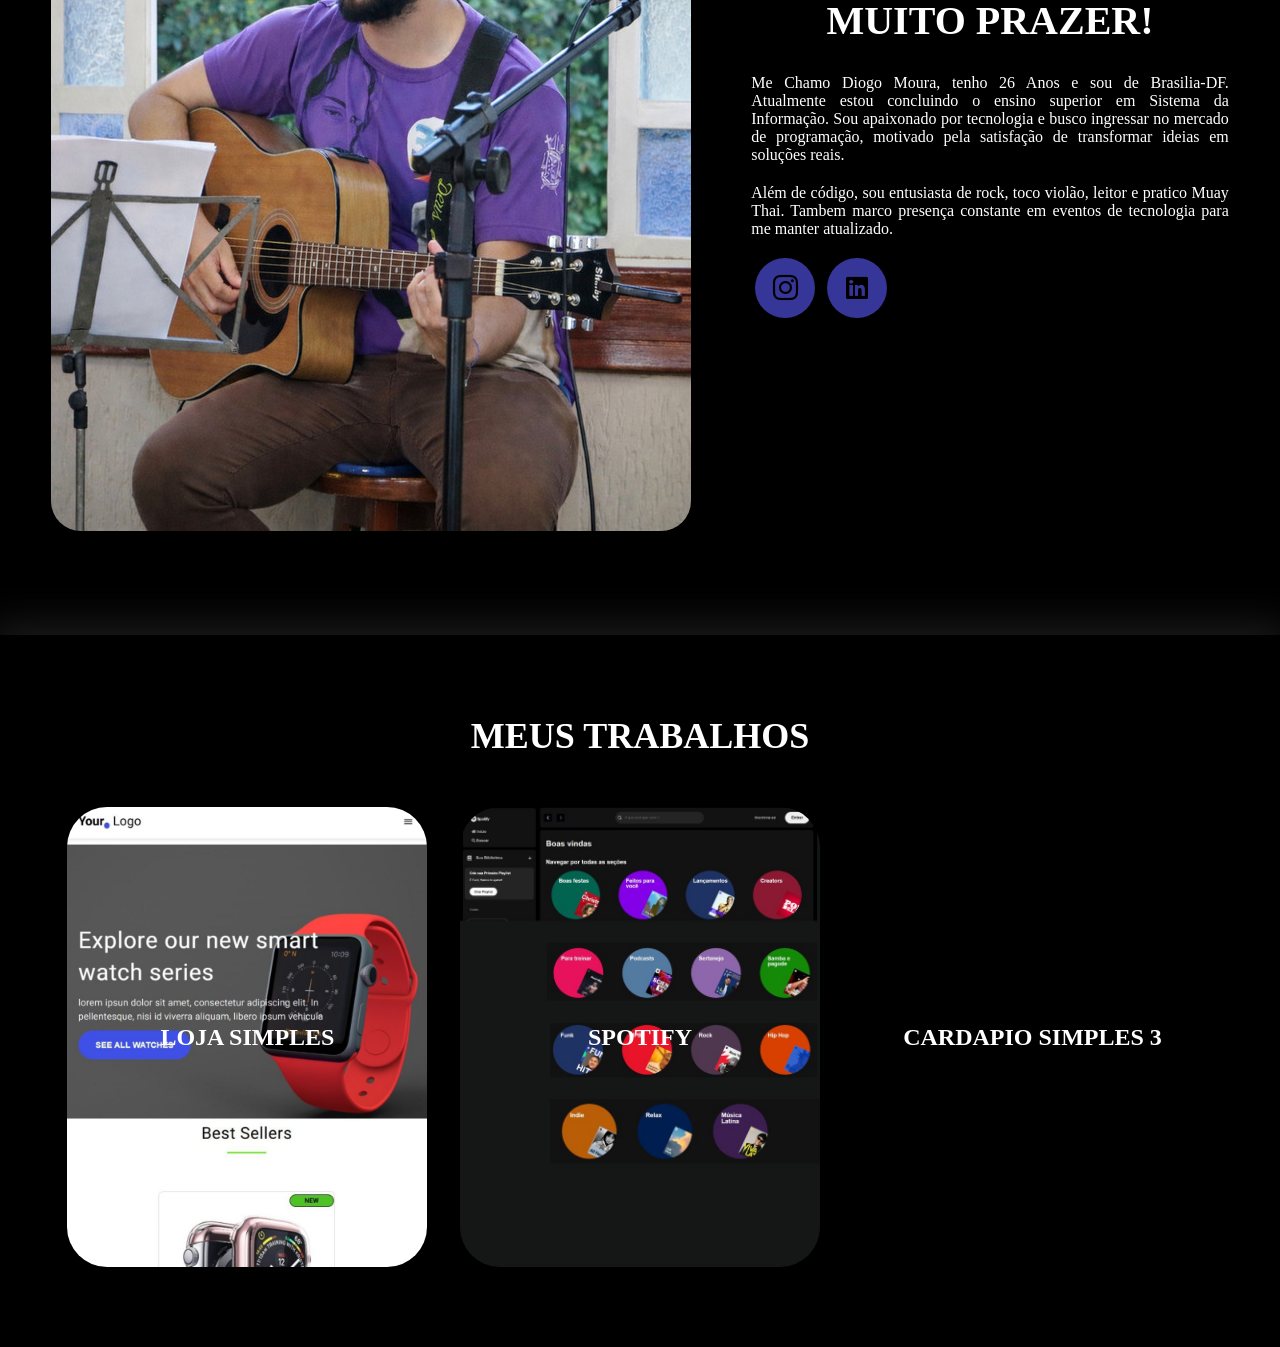
==== commit 294f37e6: "colando menu" ====
--- a/index.html
+++ b/index.html
@@ -12,6 +12,8 @@
 
     <title>DIOGO MOURA</title>
     <link rel="stylesheet" href="style.css">
+
+    <script src="script.js" defer></script>
 </head>
 <body>
 
@@ -38,6 +40,10 @@
             <a href="https://wa.me/61998677720">
                 <button>Contatos</button>
             </a>
+        </div>
+
+        <div class="btn-abri-menu" id="bt-menus">
+            <i class="bi bi-list-ul"></i>
         </div>
     </header>
 
@@ -71,7 +77,7 @@
 
         </section>
 
-        <div class="menu-mobile">
+        <div class="menu-mobile" id="bt-fechamento">
             <div class="btn-fechar">
                 <i class="fas fa-times"></i>
             </div>
@@ -86,6 +92,10 @@
 
             </nav>
         </div>
+
+            <div class="overlay-menui" id="overlay-menui">
+
+            </div>
 
         <section class="especialidades">
             <div class="interface">
--- a/style.css
+++ b/style.css
@@ -19,7 +19,7 @@
 }
 
 header{
-    padding: 20px 2%;
+    padding: 20px 5%;
     display: flex;
     align-items: center;
     justify-content: space-between;
@@ -46,7 +46,7 @@
     display: inline-block;
     transition: .2s;
 }
-header a:hover{
+header nav.menu-desktop a:hover{
     color: #fff;
     transform: scale(1.05);
 }
@@ -55,7 +55,7 @@
     list-style-type: none;
 }
 
-header nav ul li{
+header nav.menu-desktop ul li{
     display: inline-block;
     padding: 0 90px;
 }
@@ -306,14 +306,80 @@
 }
 
 /* menu mobile */
+.btn-abri-menu{
+    display: none;
+    cursor: pointer;
+}
+
+.btn-abri-menu i {
+    color: rgb(54, 54, 152);
+    font-size: 30px;
+    
+}
 
 .menu-mobile{
-    background-color: #fff;
+    background-color: black;
     height: 100vh;
     position: fixed;
     top: 0;
     right: 0;
-    z-index: 999;
+    z-index: 99999;
+    width: 0%;
+    overflow: hidden;
+}
+
+.menu-mobile.abrir-menu{
+    width: 50%;
+    transition: .3s;
+
+}
+
+.menu-mobile.abrir-menu ~ .overlay-menui{
+    display: block;
+    transition: .3s
+
+}
+
+.menu-mobile .btn-fechar{
+    padding: 20px 4%;
+}
+
+.menu-mobile .btn-fechar i{
+    color: rgb(54, 54, 152);
+    font-size: 25px
+
+}
+
+.menu-mobile nav ul {
+    text-align: right;
+    
+}
+
+.menu-mobile nav ul li a {
+    color: #fff;
+    font-size: 20px;
+    font-weight: 300;
+    padding: 20px 8%;
+    display: block;
+    text-decoration: none;
+
+}
+
+.menu-mobile nav ul li a:hover{
+    background-color:rgb(54, 54, 152);
+    color: black;
+    transition: .2s;
+}
+
+.overlay-menui {
+    background-color: rgba(0, 0, 0, 0.6);
+    width: 100%;
+    height: 100%;
+    position: fixed;
+    top: 0;
+    left: 0;
+    z-index: 8888;
+    display: none;
 }
 
 
@@ -336,6 +402,10 @@
 
     }
 
+    .btn-abri-menu{
+        display: block;
+    }
+
     /* topo do site*/
 
     section.topo-do-site{
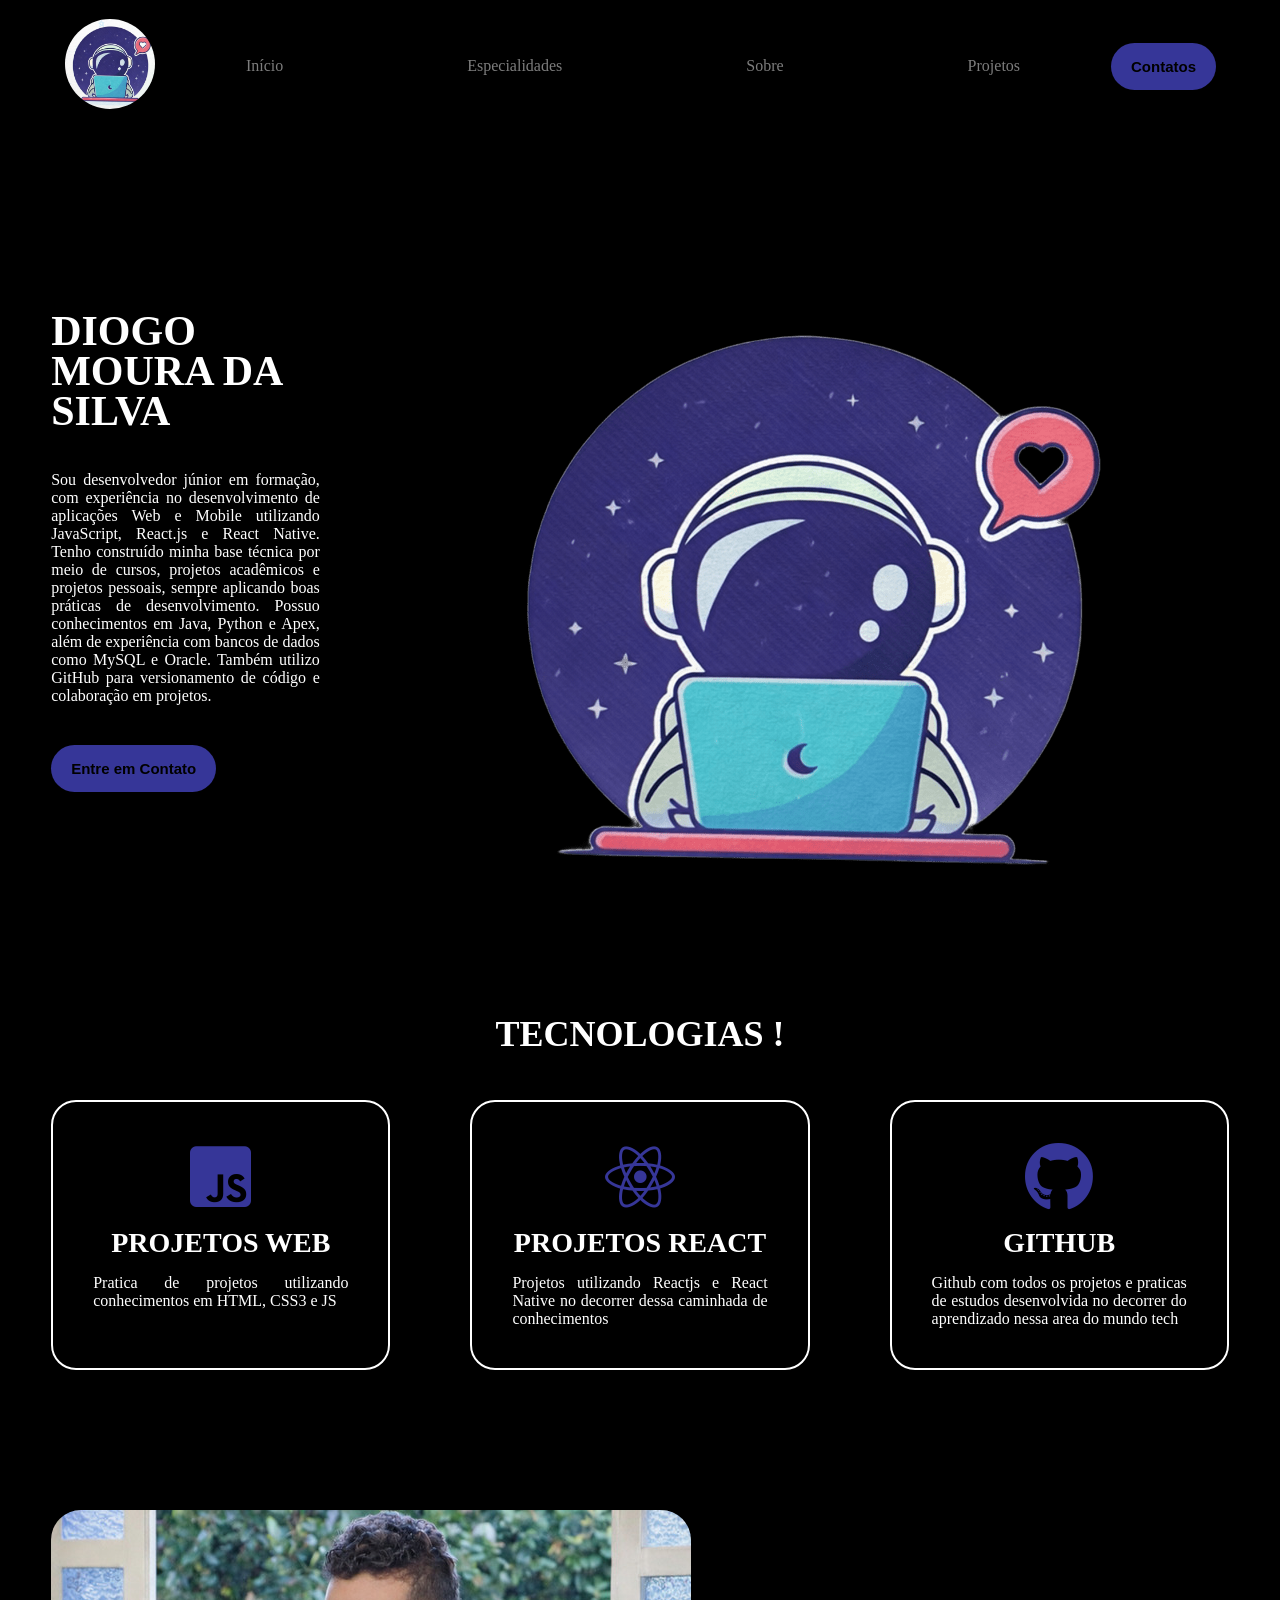
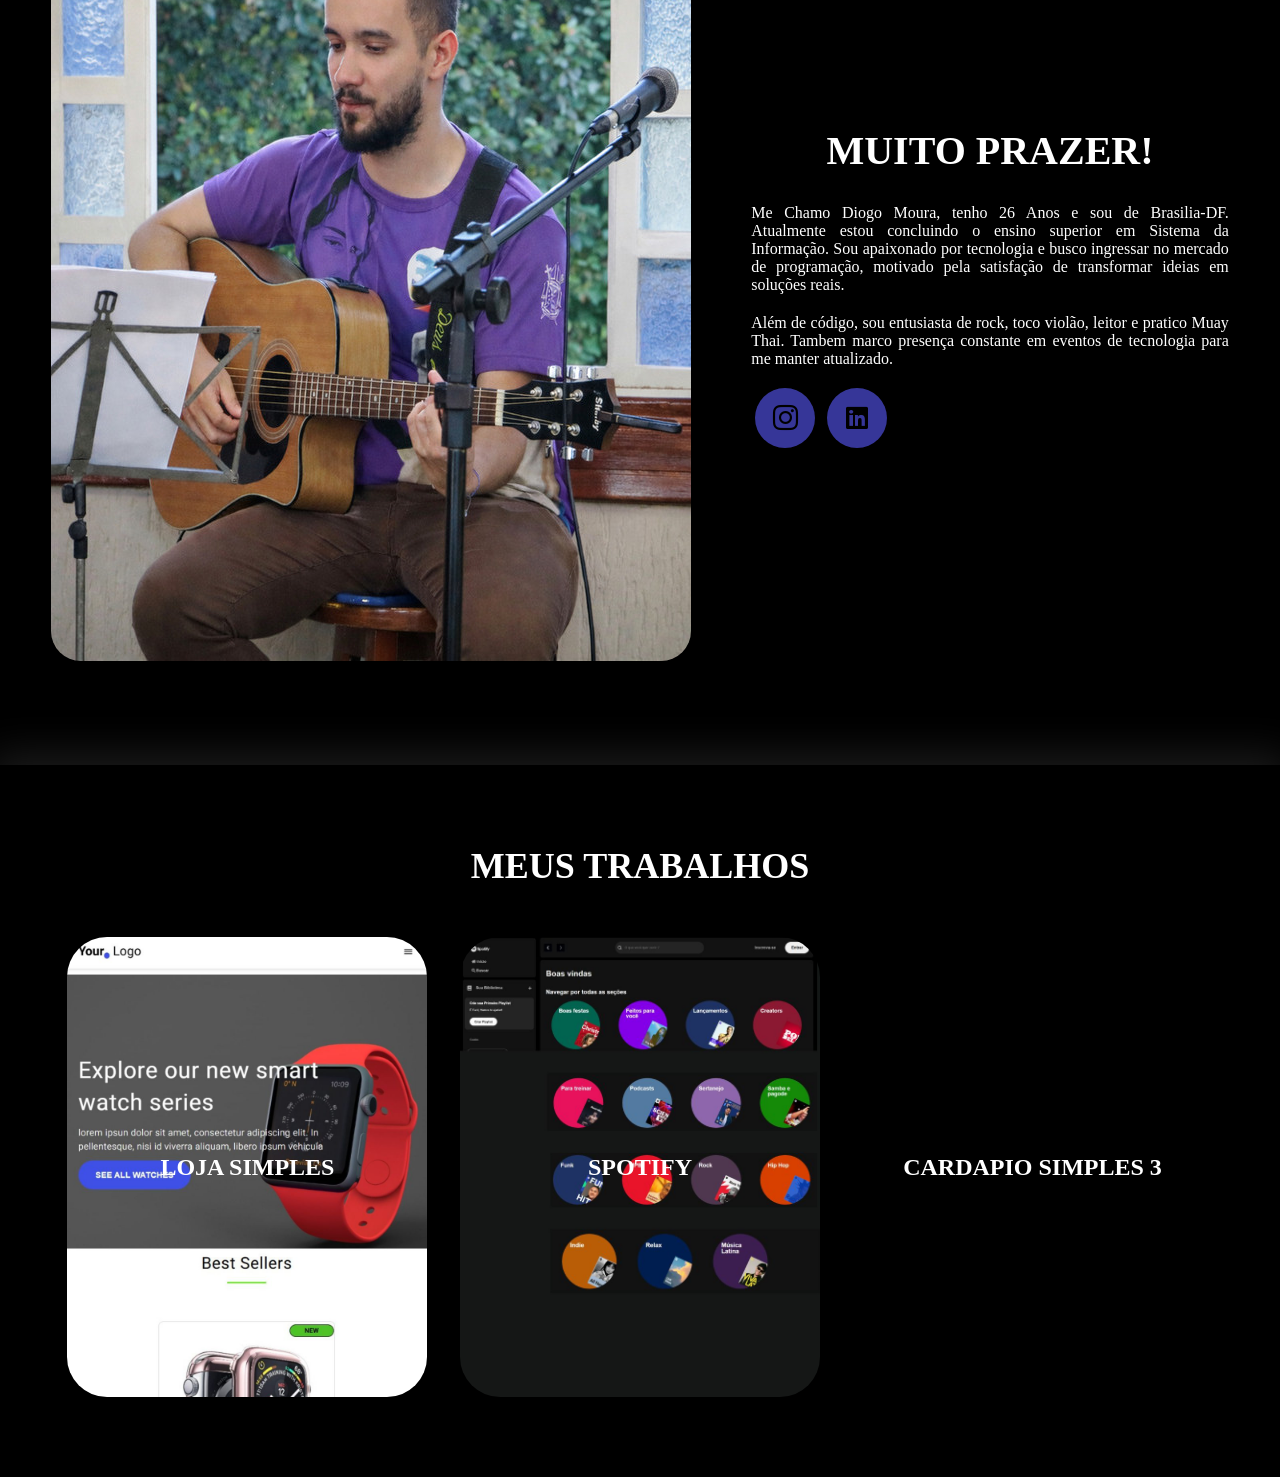
==== commit 54257614: "atual" ====
--- a/index.html
+++ b/index.html
@@ -29,9 +29,9 @@
         <nav class="menu-desktop">
             <ul>
                 <li><a href="#inicio">Início</a></li>
-                <li><a href="#especialidades">Especialidades</a></li>
+                <li><a href="https://github.com/Dih-Astro#especialidades">Especialidades</a></li>
                 <li><a href="#sobre">Sobre</a></li>
-                <li><a href="https://github.com/Dih-Astro" target="_blank" rel="external">Projetos</a></li>
+                <li><a href="/portaDois/index2.html" target="_blank" >Projetos</a></li>
             </ul>
 
         </nav>
@@ -49,7 +49,7 @@
 
 
     <main>
-        <section class="topo-do-site">
+        <section class="topo-do-site" id="inicio">
             <div class="interface">
                 <div class="flex">
                     <div class="txt-topo-site">
@@ -84,9 +84,9 @@
             <nav>
                 <ul>
                     <li><a href="#inicio">Início</a></li>
-                    <li><a href="#especialidades">Especialidades</a></li>
+                    <li><a href="https://github.com/Dih-Astro" target="_blank" rel="external" ></a>#especialidades">Especialidades</a></li>
                     <li><a href="#sobre">Sobre</a></li>
-                    <li><a href="https://github.com/Dih-Astro" target="_blank" rel="external">Projetos</a></li>
+                    <li><a href="/portaDois/index2.html" target="_blank">Projetos</a></li>
                     <li><a href="https://wa.me/61998677720" target="_blank" rel="external">Contatos</a></li>
                 </ul>
 
@@ -126,7 +126,7 @@
             </div>
         </section>
 
-        <section class="sobre">
+        <section class="sobre" id="sobre">
             <div class="interface">
                 <div class="flex">
                     <div class="img-sobre">
--- a/style.css
+++ b/style.css
@@ -93,11 +93,7 @@
 
 /* ESTILO DO TOPO DO SITE*/
 section.topo-do-site{
-    padding: 20px 4%;
-    
-
-
-
+    padding: 150px 4% 20px;
 }
 
 section.topo-do-site .flex{
@@ -390,6 +386,7 @@
     /* classes gerais*/
     .topo-do-site.flex {
         flex-direction: column-reverse;
+        
 
     }
     .flex{
@@ -409,7 +406,7 @@
     /* topo do site*/
 
     section.topo-do-site{
-    padding: 20px 8%;
+    padding: 150px 8%;
     
     }
 
